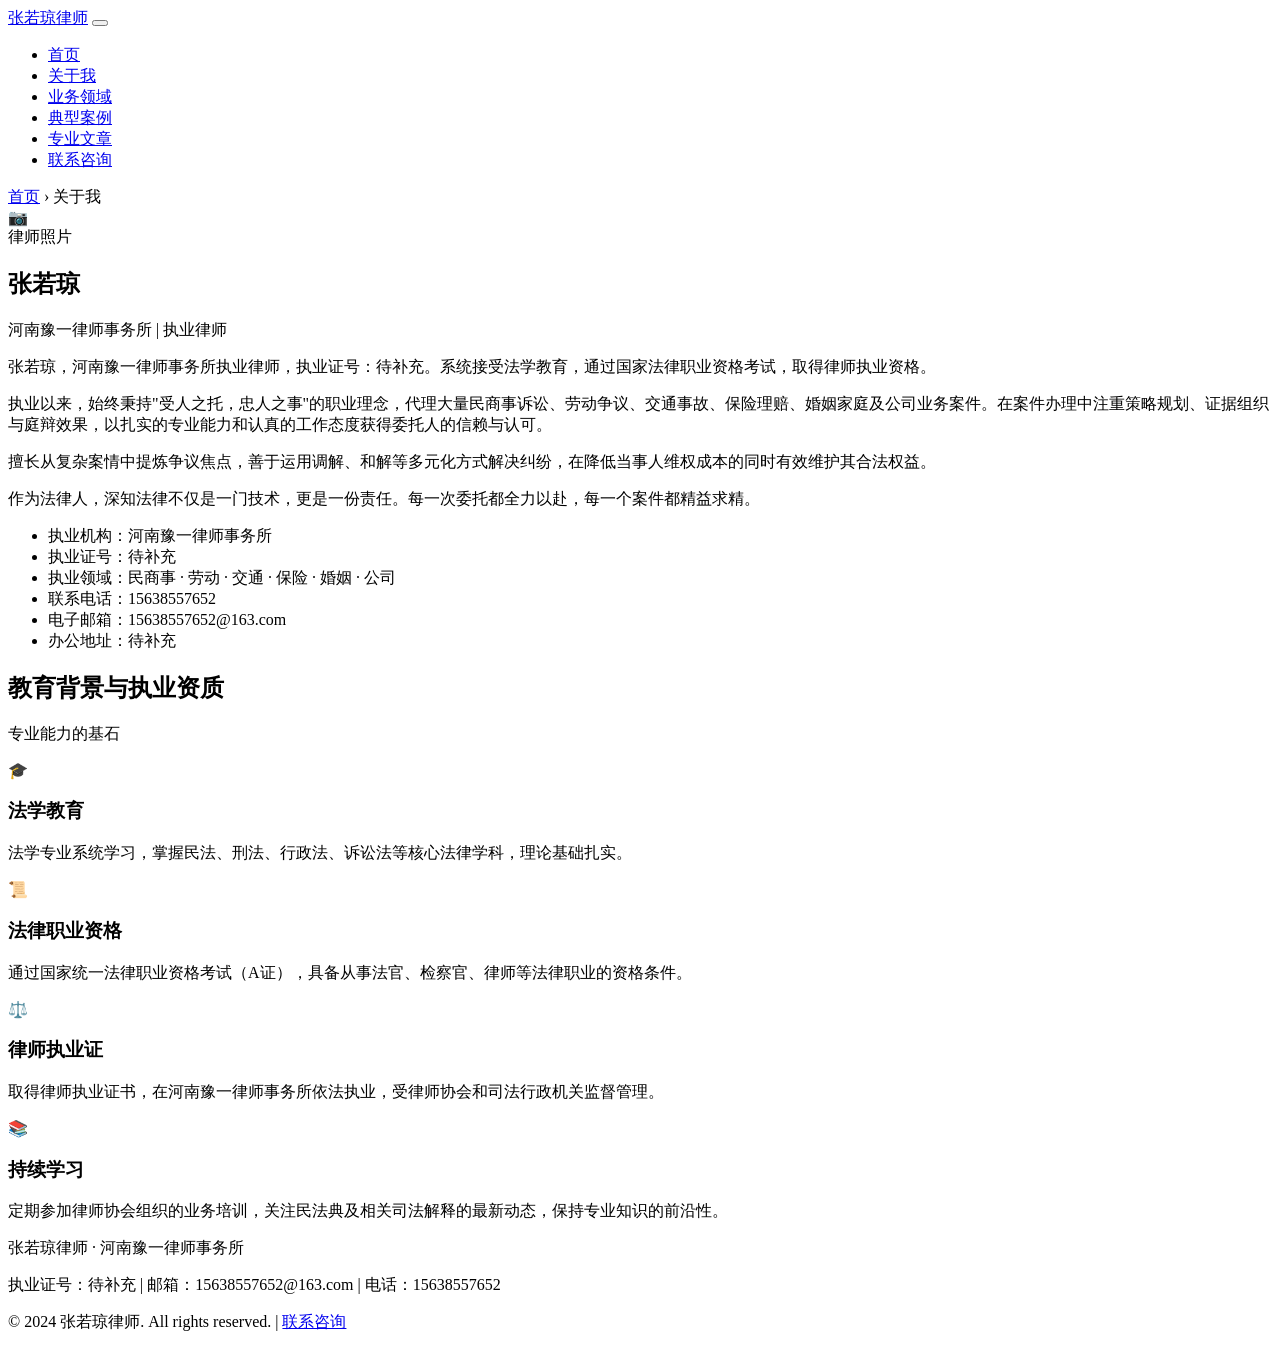
==== about.html @ 3d6b050d "Add about.html" ====
<!DOCTYPE html>
<html lang="zh-CN">
<head>
  <meta charset="UTF-8">
  <meta name="viewport" content="width=device-width, initial-scale=1.0">
  <meta name="description" content="张若琼律师个人简介 — 河南豫一律师事务所执业律师，专注民商事诉讼、劳动纠纷、交通事故、保险理赔、婚姻家庭、公司业务。">
  <title>关于我 — 张若琼律师 | 河南豫一律师事务所</title>
  <link rel="stylesheet" href="css/style.css">
  <link href="https://fonts.googleapis.com/css2?family=Noto+Sans+SC:wght@400;500;600;700&family=Noto+Serif+SC:wght@600;700&display=swap" rel="stylesheet">
</head>
<body>
  <header class="site-header">
    <div class="header-inner">
      <a href="index.html" class="logo">张若琼<span>律师</span></a>
      <button class="hamburger" aria-label="导航菜单">
        <span></span><span></span><span></span>
      </button>
      <nav>
        <ul class="nav-links">
          <li><a href="index.html">首页</a></li>
          <li><a href="about.html">关于我</a></li>
          <li><a href="practice-areas.html">业务领域</a></li>
          <li><a href="cases.html">典型案例</a></li>
          <li><a href="articles.html">专业文章</a></li>
          <li><a href="contact.html">联系咨询</a></li>
        </ul>
      </nav>
    </div>
  </header>

  <div class="breadcrumb">
    <div class="container">
      <a href="index.html">首页</a> <span>›</span> 关于我
    </div>
  </div>

  <section class="section">
    <div class="container">
      <div class="about-profile">
        <div class="about-photo">
          📷<br>律师照片
        </div>
        <div class="about-info">
          <h2>张若琼</h2>
          <div class="position">河南豫一律师事务所 | 执业律师</div>

          <div class="bio">
            <p>张若琼，河南豫一律师事务所执业律师，执业证号：待补充。系统接受法学教育，通过国家法律职业资格考试，取得律师执业资格。</p>
            <p>执业以来，始终秉持"受人之托，忠人之事"的职业理念，代理大量民商事诉讼、劳动争议、交通事故、保险理赔、婚姻家庭及公司业务案件。在案件办理中注重策略规划、证据组织与庭辩效果，以扎实的专业能力和认真的工作态度获得委托人的信赖与认可。</p>
            <p>擅长从复杂案情中提炼争议焦点，善于运用调解、和解等多元化方式解决纠纷，在降低当事人维权成本的同时有效维护其合法权益。</p>
            <p>作为法律人，深知法律不仅是一门技术，更是一份责任。每一次委托都全力以赴，每一个案件都精益求精。</p>
          </div>

          <ul class="about-meta">
            <li><span class="label">执业机构：</span>河南豫一律师事务所</li>
            <li><span class="label">执业证号：</span>待补充</li>
            <li><span class="label">执业领域：</span>民商事 · 劳动 · 交通 · 保险 · 婚姻 · 公司</li>
            <li><span class="label">联系电话：</span>15638557652</li>
            <li><span class="label">电子邮箱：</span>15638557652@163.com</li>
            <li><span class="label">办公地址：</span>待补充</li>
          </ul>
        </div>
      </div>
    </div>
  </section>

  <!-- Education & Qualifications -->
  <section class="section section-alt">
    <div class="container">
      <h2 class="section-title">教育背景与执业资质</h2>
      <p class="section-subtitle">专业能力的基石</p>
      <div class="features-grid">
        <div class="feature-card">
          <div class="icon">🎓</div>
          <h3>法学教育</h3>
          <p>法学专业系统学习，掌握民法、刑法、行政法、诉讼法等核心法律学科，理论基础扎实。</p>
        </div>
        <div class="feature-card">
          <div class="icon">📜</div>
          <h3>法律职业资格</h3>
          <p>通过国家统一法律职业资格考试（A证），具备从事法官、检察官、律师等法律职业的资格条件。</p>
        </div>
        <div class="feature-card">
          <div class="icon">⚖️</div>
          <h3>律师执业证</h3>
          <p>取得律师执业证书，在河南豫一律师事务所依法执业，受律师协会和司法行政机关监督管理。</p>
        </div>
        <div class="feature-card">
          <div class="icon">📚</div>
          <h3>持续学习</h3>
          <p>定期参加律师协会组织的业务培训，关注民法典及相关司法解释的最新动态，保持专业知识的前沿性。</p>
        </div>
      </div>
    </div>
  </section>

  <footer class="site-footer">
    <div class="container">
      <div class="footer-brand">张若琼律师 · 河南豫一律师事务所</div>
      <p>执业证号：待补充 | 邮箱：15638557652@163.com | 电话：15638557652</p>
      <p style="margin-top:4px;">© 2024 张若琼律师. All rights reserved. | <a href="contact.html">联系咨询</a></p>
    </div>
  </footer>

  <script src="js/main.js"></script>
</body>
</html>
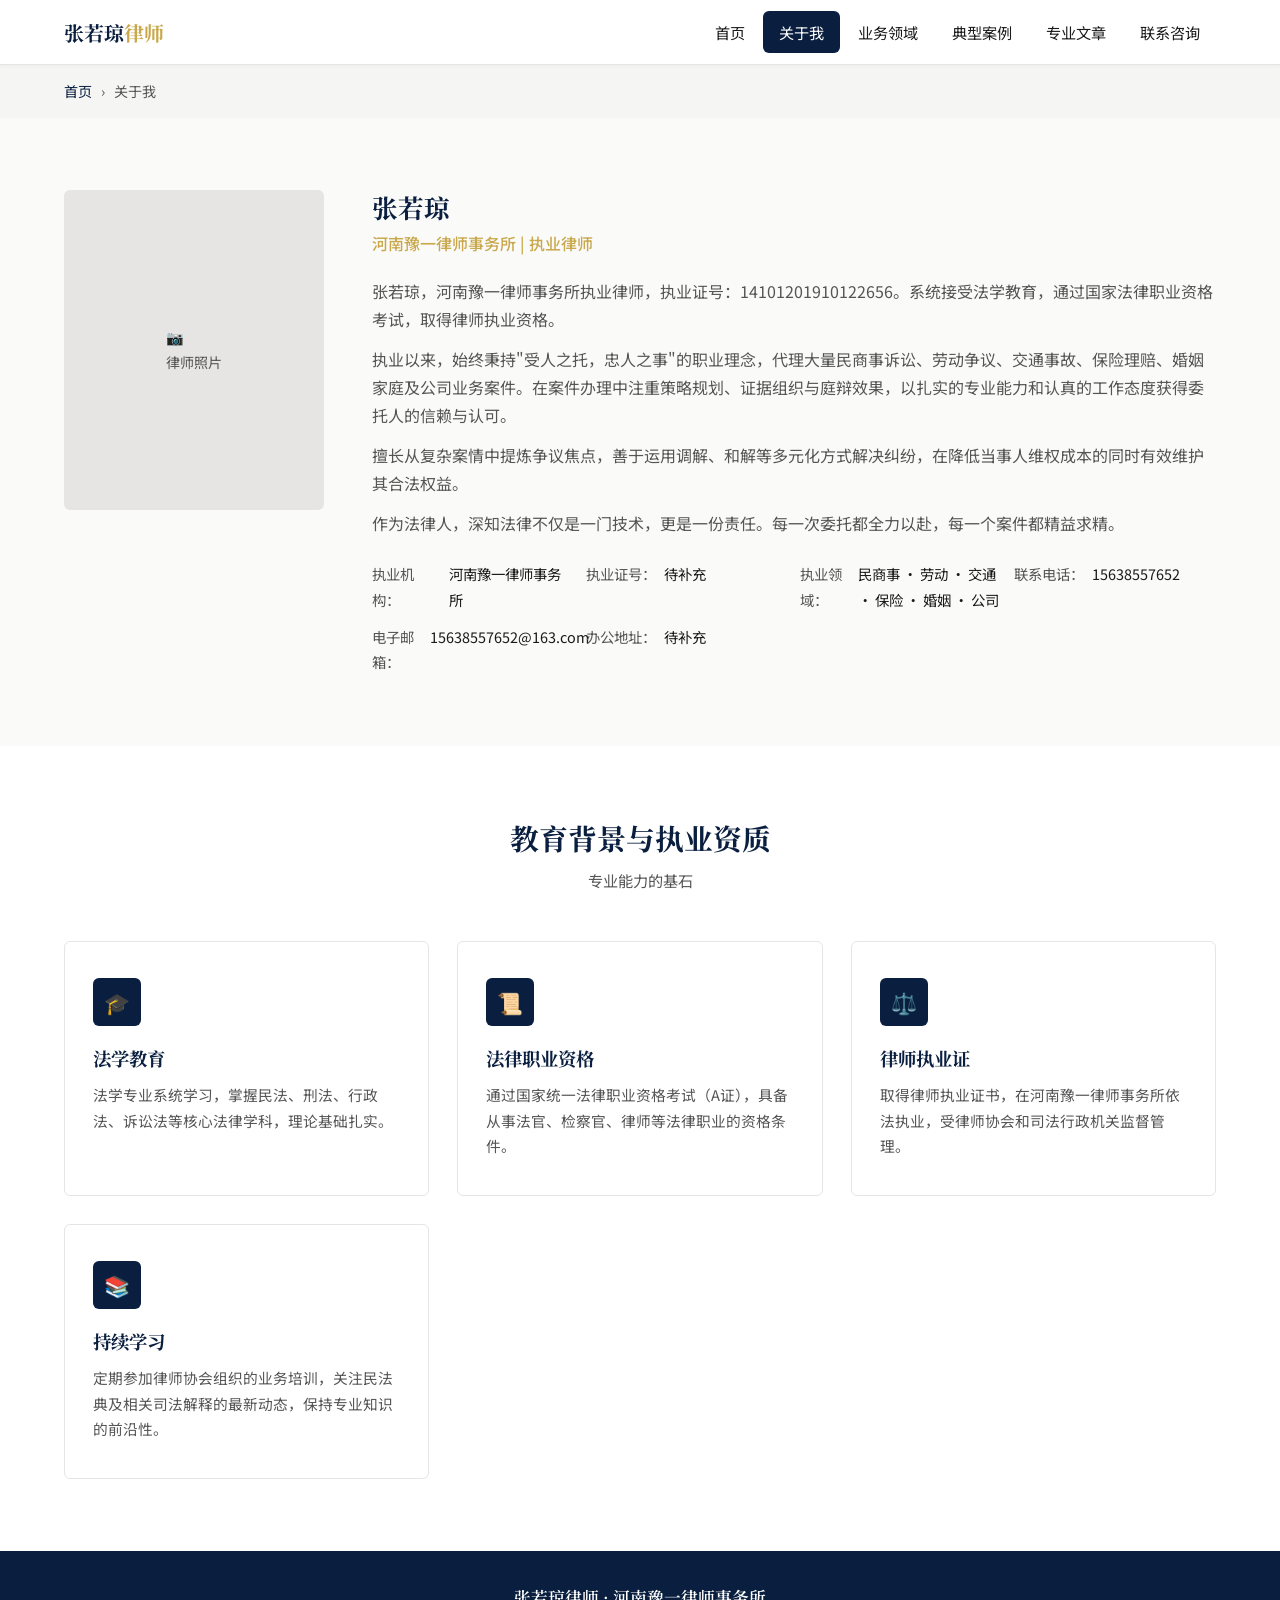
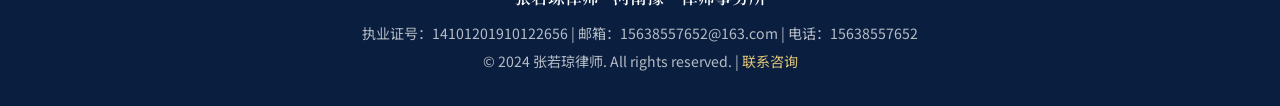
==== commit 271942c3: "Update license number and office address" ====
--- a/about.html
+++ b/about.html
@@ -45,7 +45,7 @@
           <div class="position">河南豫一律师事务所 | 执业律师</div>
 
           <div class="bio">
-            <p>张若琼，河南豫一律师事务所执业律师，执业证号：待补充。系统接受法学教育，通过国家法律职业资格考试，取得律师执业资格。</p>
+            <p>张若琼，河南豫一律师事务所执业律师，执业证号：14101201910122656。系统接受法学教育，通过国家法律职业资格考试，取得律师执业资格。</p>
             <p>执业以来，始终秉持"受人之托，忠人之事"的职业理念，代理大量民商事诉讼、劳动争议、交通事故、保险理赔、婚姻家庭及公司业务案件。在案件办理中注重策略规划、证据组织与庭辩效果，以扎实的专业能力和认真的工作态度获得委托人的信赖与认可。</p>
             <p>擅长从复杂案情中提炼争议焦点，善于运用调解、和解等多元化方式解决纠纷，在降低当事人维权成本的同时有效维护其合法权益。</p>
             <p>作为法律人，深知法律不仅是一门技术，更是一份责任。每一次委托都全力以赴，每一个案件都精益求精。</p>
@@ -97,7 +97,7 @@
   <footer class="site-footer">
     <div class="container">
       <div class="footer-brand">张若琼律师 · 河南豫一律师事务所</div>
-      <p>执业证号：待补充 | 邮箱：15638557652@163.com | 电话：15638557652</p>
+      <p>执业证号：14101201910122656 | 邮箱：15638557652@163.com | 电话：15638557652</p>
       <p style="margin-top:4px;">© 2024 张若琼律师. All rights reserved. | <a href="contact.html">联系咨询</a></p>
     </div>
   </footer>
--- a/css/style.css
+++ b/css/style.css
@@ -0,0 +1,545 @@
+/* ===== Lawyer Personal Website — Design System ===== */
+/* Deep blue + Gold, professional, responsive */
+
+:root {
+  --primary: #0a1f3f;
+  --primary-light: #0f2d5c;
+  --accent: #c9a84c;
+  --accent-light: #dfc278;
+  --text: #1a1a1a;
+  --text-light: #555;
+  --bg: #fafaf9;
+  --white: #ffffff;
+  --gray-100: #f5f5f4;
+  --gray-200: #e7e5e4;
+  --gray-300: #d6d3d1;
+  --font-heading: "Noto Serif SC", "STSong", "SimSun", "Songti SC", serif;
+  --font-body: "Noto Sans SC", "PingFang SC", "Microsoft YaHei", sans-serif;
+  --max-width: 1200px;
+  --radius: 6px;
+  --shadow: 0 2px 12px rgba(0,0,0,0.08);
+  --shadow-hover: 0 6px 24px rgba(0,0,0,0.12);
+}
+
+* { box-sizing: border-box; margin: 0; padding: 0; }
+
+html { font-size: 16px; scroll-behavior: smooth; }
+
+body {
+  font-family: var(--font-body);
+  color: var(--text);
+  background: var(--bg);
+  line-height: 1.75;
+  -webkit-font-smoothing: antialiased;
+}
+
+h1, h2, h3, h4 {
+  font-family: var(--font-heading);
+  color: var(--primary);
+  line-height: 1.4;
+}
+
+a { color: var(--primary); text-decoration: none; transition: color .2s; }
+a:hover { color: var(--accent); }
+
+img { max-width: 100%; height: auto; }
+
+.container { max-width: var(--max-width); margin: 0 auto; padding: 0 24px; }
+
+/* ===== Header & Navigation ===== */
+.site-header {
+  background: var(--white);
+  border-bottom: 1px solid var(--gray-200);
+  position: sticky;
+  top: 0;
+  z-index: 100;
+  box-shadow: 0 1px 4px rgba(0,0,0,0.04);
+}
+
+.header-inner {
+  display: flex;
+  align-items: center;
+  justify-content: space-between;
+  max-width: var(--max-width);
+  margin: 0 auto;
+  padding: 0 24px;
+  height: 64px;
+}
+
+.logo {
+  font-family: var(--font-heading);
+  font-size: 1.25rem;
+  font-weight: 700;
+  color: var(--primary);
+  white-space: nowrap;
+}
+.logo span { color: var(--accent); }
+
+.nav-links { display: flex; list-style: none; gap: 2px; }
+
+.nav-links a {
+  display: block;
+  padding: 8px 16px;
+  border-radius: var(--radius);
+  font-size: 0.95rem;
+  color: var(--text);
+  transition: all .2s;
+}
+.nav-links a:hover,
+.nav-links a.active {
+  background: var(--primary);
+  color: var(--white);
+}
+
+.hamburger {
+  display: none;
+  flex-direction: column;
+  gap: 5px;
+  cursor: pointer;
+  background: none;
+  border: none;
+  padding: 4px;
+}
+.hamburger span {
+  display: block;
+  width: 24px;
+  height: 2px;
+  background: var(--primary);
+  border-radius: 2px;
+  transition: all .3s;
+}
+
+/* ===== Hero (Home) ===== */
+.hero {
+  background: linear-gradient(135deg, var(--primary) 0%, var(--primary-light) 100%);
+  color: var(--white);
+  padding: 100px 0 80px;
+  text-align: center;
+  position: relative;
+  overflow: hidden;
+}
+.hero::after {
+  content: '';
+  position: absolute;
+  top: -50%;
+  right: -20%;
+  width: 600px;
+  height: 600px;
+  border-radius: 50%;
+  border: 1px solid rgba(255,255,255,0.06);
+  pointer-events: none;
+}
+.hero h1 {
+  font-size: 2.6rem;
+  color: var(--white);
+  margin-bottom: 16px;
+  position: relative;
+  z-index: 1;
+}
+.hero h1 span { color: var(--accent-light); }
+.hero .subtitle {
+  font-size: 1.15rem;
+  color: rgba(255,255,255,0.8);
+  margin-bottom: 12px;
+  position: relative;
+  z-index: 1;
+}
+.hero .tags {
+  display: flex;
+  flex-wrap: wrap;
+  justify-content: center;
+  gap: 10px;
+  margin: 28px 0 36px;
+  position: relative;
+  z-index: 1;
+}
+.hero .tags span {
+  background: rgba(255,255,255,0.12);
+  border: 1px solid rgba(255,255,255,0.2);
+  padding: 6px 18px;
+  border-radius: 20px;
+  font-size: 0.9rem;
+}
+.hero .cta {
+  display: inline-block;
+  background: var(--accent);
+  color: var(--primary);
+  padding: 14px 40px;
+  border-radius: var(--radius);
+  font-size: 1.05rem;
+  font-weight: 600;
+  position: relative;
+  z-index: 1;
+  transition: all .25s;
+}
+.hero .cta:hover {
+  background: var(--accent-light);
+  transform: translateY(-2px);
+  box-shadow: 0 4px 20px rgba(201,168,76,0.4);
+}
+
+/* ===== Section Common ===== */
+.section {
+  padding: 72px 0;
+}
+.section-title {
+  text-align: center;
+  font-size: 1.8rem;
+  margin-bottom: 8px;
+}
+.section-subtitle {
+  text-align: center;
+  color: var(--text-light);
+  margin-bottom: 48px;
+  font-size: 0.95rem;
+}
+.section-alt { background: var(--white); }
+
+/* ===== Features Grid ===== */
+.features-grid {
+  display: grid;
+  grid-template-columns: repeat(auto-fit, minmax(280px, 1fr));
+  gap: 28px;
+}
+
+.feature-card {
+  background: var(--white);
+  border: 1px solid var(--gray-200);
+  border-radius: var(--radius);
+  padding: 36px 28px;
+  transition: all .25s;
+}
+.feature-card:hover {
+  box-shadow: var(--shadow-hover);
+  border-color: var(--accent);
+}
+.feature-card .icon {
+  width: 48px;
+  height: 48px;
+  border-radius: var(--radius);
+  background: var(--primary);
+  color: var(--white);
+  display: flex;
+  align-items: center;
+  justify-content: center;
+  font-size: 1.3rem;
+  margin-bottom: 20px;
+}
+.feature-card h3 {
+  font-size: 1.15rem;
+  margin-bottom: 10px;
+}
+.feature-card p {
+  color: var(--text-light);
+  font-size: 0.92rem;
+}
+
+/* ===== Practice Areas ===== */
+.practice-list {
+  display: grid;
+  grid-template-columns: repeat(auto-fit, minmax(320px, 1fr));
+  gap: 24px;
+}
+
+.practice-item {
+  background: var(--white);
+  border-left: 4px solid var(--accent);
+  border-radius: 0 var(--radius) var(--radius) 0;
+  padding: 28px;
+  box-shadow: var(--shadow);
+  transition: all .25s;
+}
+.practice-item:hover {
+  transform: translateX(4px);
+  box-shadow: var(--shadow-hover);
+}
+.practice-item h3 {
+  font-size: 1.1rem;
+  margin-bottom: 8px;
+  color: var(--primary);
+}
+.practice-item p {
+  color: var(--text-light);
+  font-size: 0.9rem;
+}
+
+/* ===== Cases Table ===== */
+.cases-table {
+  width: 100%;
+  background: var(--white);
+  border-radius: var(--radius);
+  overflow: hidden;
+  box-shadow: var(--shadow);
+  border-collapse: collapse;
+}
+.cases-table thead {
+  background: var(--primary);
+  color: var(--white);
+}
+.cases-table th {
+  padding: 14px 20px;
+  text-align: left;
+  font-weight: 500;
+  font-size: 0.92rem;
+}
+.cases-table td {
+  padding: 14px 20px;
+  border-bottom: 1px solid var(--gray-200);
+  font-size: 0.92rem;
+}
+.cases-table tr:last-child td { border-bottom: none; }
+.cases-table .result-win {
+  color: #16a34a;
+  font-weight: 600;
+}
+.cases-table .result-settle {
+  color: var(--accent);
+  font-weight: 600;
+}
+
+/* ===== Articles ===== */
+.articles-grid {
+  display: grid;
+  grid-template-columns: repeat(auto-fit, minmax(340px, 1fr));
+  gap: 28px;
+}
+
+.article-card {
+  background: var(--white);
+  border-radius: var(--radius);
+  overflow: hidden;
+  box-shadow: var(--shadow);
+  transition: all .25s;
+}
+.article-card:hover { box-shadow: var(--shadow-hover); }
+.article-card .article-body { padding: 24px; }
+.article-card .article-date {
+  font-size: 0.82rem;
+  color: var(--text-light);
+  margin-bottom: 8px;
+}
+.article-card h3 {
+  font-size: 1.08rem;
+  margin-bottom: 8px;
+}
+.article-card h3 a { color: var(--primary); }
+.article-card h3 a:hover { color: var(--accent); }
+.article-card .article-excerpt {
+  font-size: 0.9rem;
+  color: var(--text-light);
+  display: -webkit-box;
+  -webkit-line-clamp: 3;
+  -webkit-box-orient: vertical;
+  overflow: hidden;
+}
+.article-card .article-tag {
+  display: inline-block;
+  background: var(--gray-100);
+  color: var(--text-light);
+  padding: 2px 10px;
+  border-radius: 12px;
+  font-size: 0.8rem;
+  margin-top: 12px;
+}
+
+/* ===== About Page ===== */
+.about-profile {
+  display: flex;
+  gap: 48px;
+  align-items: flex-start;
+}
+.about-photo {
+  flex-shrink: 0;
+  width: 260px;
+  height: 320px;
+  border-radius: var(--radius);
+  background: var(--gray-200);
+  display: flex;
+  align-items: center;
+  justify-content: center;
+  color: var(--text-light);
+  font-size: 0.88rem;
+  overflow: hidden;
+}
+.about-info h2 {
+  font-size: 1.6rem;
+  margin-bottom: 4px;
+}
+.about-info .position {
+  color: var(--accent);
+  font-weight: 500;
+  margin-bottom: 20px;
+}
+.about-info .bio { margin-bottom: 24px; }
+.about-info .bio p { margin-bottom: 12px; color: var(--text-light); }
+.about-meta {
+  list-style: none;
+  display: grid;
+  grid-template-columns: repeat(auto-fit, minmax(200px, 1fr));
+  gap: 12px;
+}
+.about-meta li {
+  display: flex;
+  gap: 8px;
+  font-size: 0.9rem;
+}
+.about-meta li .label { color: var(--text-light); min-width: 50px; }
+
+/* ===== Contact ===== */
+.contact-grid {
+  display: grid;
+  grid-template-columns: 1fr 1fr;
+  gap: 48px;
+}
+.contact-info h3 {
+  font-size: 1.3rem;
+  margin-bottom: 20px;
+}
+.contact-item {
+  display: flex;
+  align-items: center;
+  gap: 14px;
+  margin-bottom: 18px;
+  font-size: 0.95rem;
+}
+.contact-item .icon-box {
+  width: 44px;
+  height: 44px;
+  background: var(--primary);
+  border-radius: var(--radius);
+  display: flex;
+  align-items: center;
+  justify-content: center;
+  color: var(--white);
+  font-size: 1.1rem;
+  flex-shrink: 0;
+}
+.qr-box {
+  background: var(--gray-100);
+  border-radius: var(--radius);
+  width: 200px;
+  height: 200px;
+  display: flex;
+  align-items: center;
+  justify-content: center;
+  color: var(--text-light);
+  font-size: 0.85rem;
+  margin-top: 12px;
+}
+
+.contact-form {
+  background: var(--white);
+  padding: 36px;
+  border-radius: var(--radius);
+  box-shadow: var(--shadow);
+}
+.contact-form h3 {
+  font-size: 1.2rem;
+  margin-bottom: 24px;
+}
+.form-group { margin-bottom: 18px; }
+.form-group label {
+  display: block;
+  font-size: 0.9rem;
+  margin-bottom: 6px;
+  color: var(--text);
+}
+.form-group input,
+.form-group select,
+.form-group textarea {
+  width: 100%;
+  padding: 10px 14px;
+  border: 1px solid var(--gray-300);
+  border-radius: var(--radius);
+  font-size: 0.95rem;
+  font-family: var(--font-body);
+  transition: border .2s;
+}
+.form-group input:focus,
+.form-group select:focus,
+.form-group textarea:focus {
+  outline: none;
+  border-color: var(--accent);
+  box-shadow: 0 0 0 3px rgba(201,168,76,0.15);
+}
+.form-group textarea { resize: vertical; min-height: 120px; }
+
+.btn-submit {
+  width: 100%;
+  padding: 12px;
+  background: var(--primary);
+  color: var(--white);
+  border: none;
+  border-radius: var(--radius);
+  font-size: 1rem;
+  font-weight: 600;
+  cursor: pointer;
+  transition: all .2s;
+}
+.btn-submit:hover { background: var(--primary-light); }
+
+/* ===== Footer ===== */
+.site-footer {
+  background: var(--primary);
+  color: rgba(255,255,255,0.7);
+  padding: 32px 0;
+  text-align: center;
+  font-size: 0.88rem;
+}
+.site-footer .footer-brand {
+  color: var(--white);
+  font-family: var(--font-heading);
+  font-size: 1.05rem;
+  margin-bottom: 8px;
+  font-weight: 600;
+}
+.site-footer a { color: var(--accent-light); }
+
+/* ===== Breadcrumb ===== */
+.breadcrumb {
+  background: var(--gray-100);
+  padding: 14px 0;
+  font-size: 0.88rem;
+  color: var(--text-light);
+}
+.breadcrumb a { color: var(--primary); }
+.breadcrumb span { margin: 0 6px; }
+
+/* ===== Responsive ===== */
+@media (max-width: 768px) {
+  .hero { padding: 64px 0 48px; }
+  .hero h1 { font-size: 1.75rem; }
+  .hero .tags { gap: 8px; }
+  .hero .tags span { font-size: 0.8rem; padding: 4px 12px; }
+
+  .nav-links {
+    display: none;
+    flex-direction: column;
+    position: absolute;
+    top: 64px;
+    left: 0;
+    right: 0;
+    background: var(--white);
+    border-bottom: 2px solid var(--gray-200);
+    padding: 12px 0;
+  }
+  .nav-links.open { display: flex; }
+  .hamburger { display: flex; }
+
+  .about-profile { flex-direction: column; align-items: center; text-align: center; }
+  .about-photo { width: 200px; height: 250px; }
+
+  .contact-grid { grid-template-columns: 1fr; }
+
+  .cases-table { display: block; overflow-x: auto; }
+
+  .section { padding: 48px 0; }
+  .section-title { font-size: 1.4rem; }
+}
+
+@media (max-width: 480px) {
+  .hero h1 { font-size: 1.5rem; }
+  .features-grid,
+  .practice-list,
+  .articles-grid { grid-template-columns: 1fr; }
+}
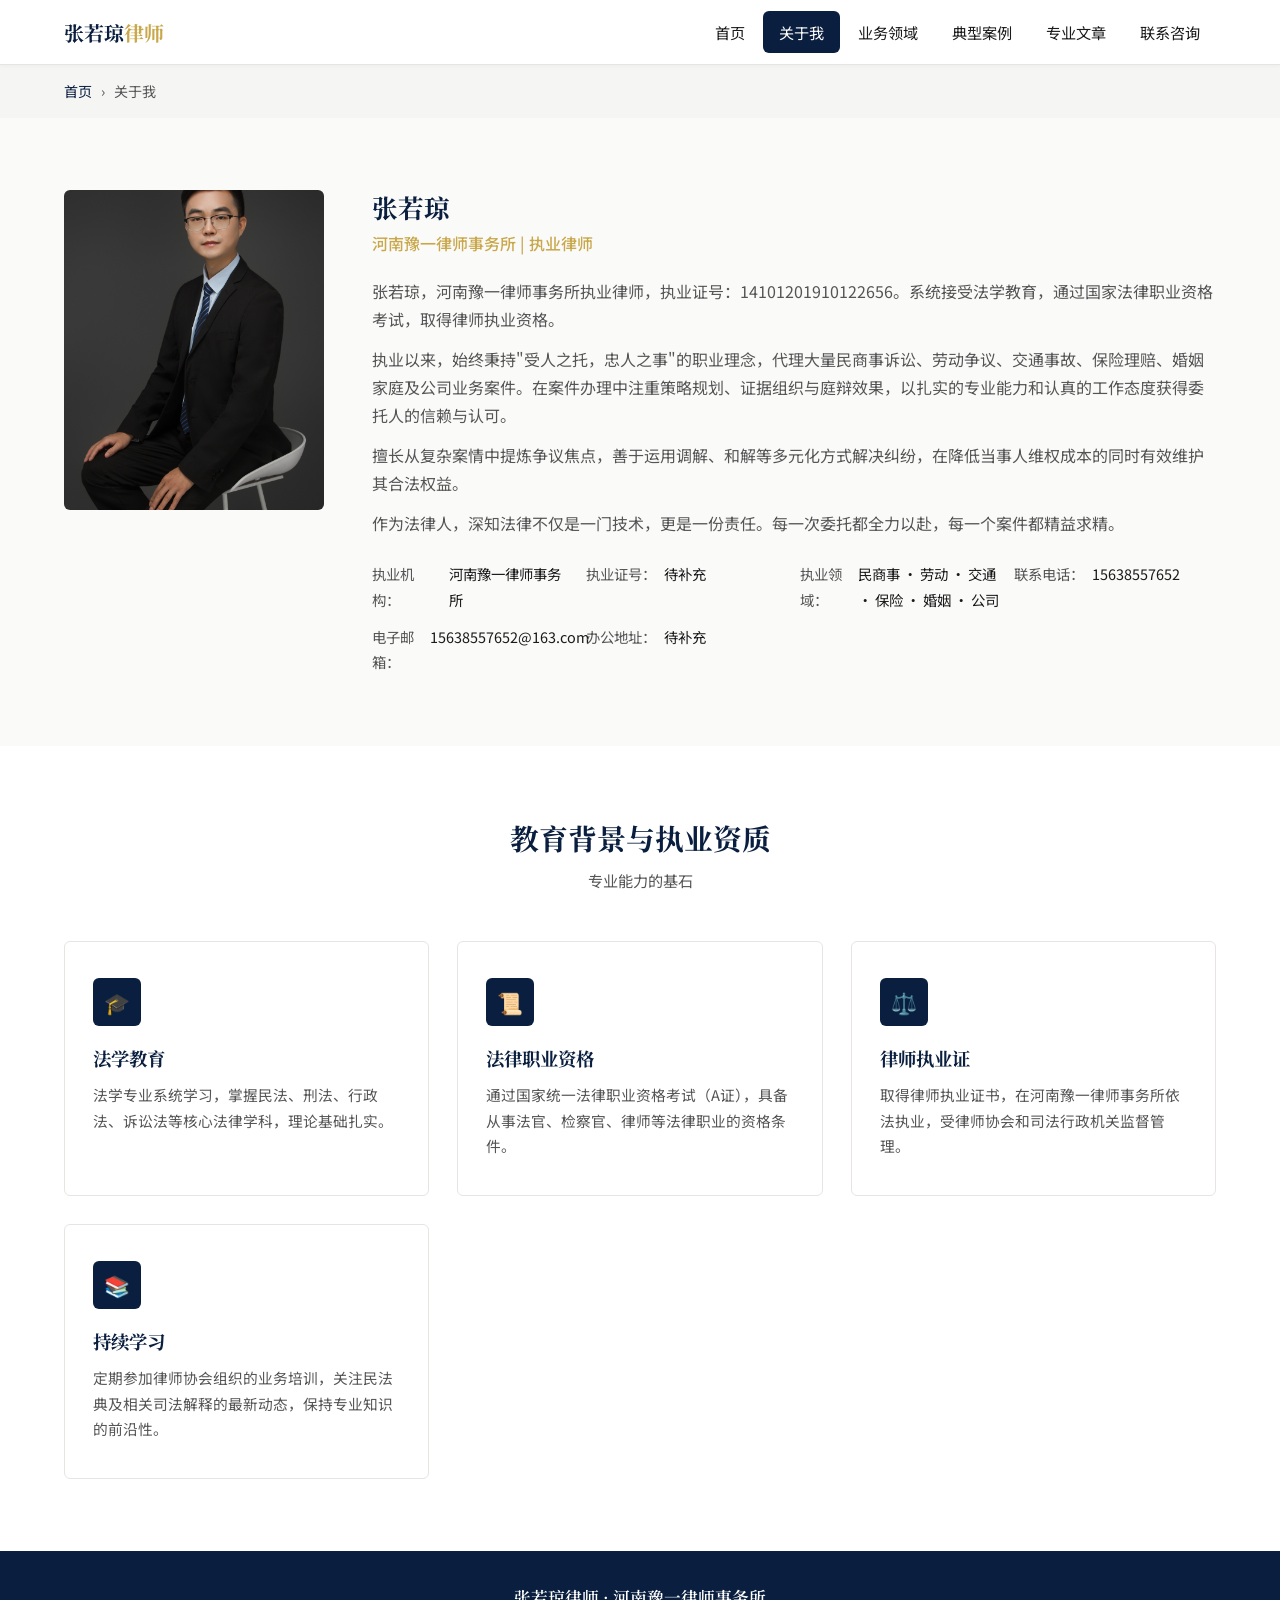
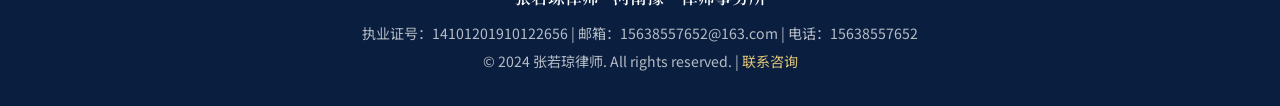
==== commit 84bbf5ba: "Add profile photo and WeChat QR code" ====
--- a/about.html
+++ b/about.html
@@ -37,8 +37,8 @@
   <section class="section">
     <div class="container">
       <div class="about-profile">
-        <div class="about-photo">
-          📷<br>律师照片
+        <div class="about-photo" style="background:none;">
+          <img src="images/photo.jpg" alt="张若琼律师" style="width:100%;height:100%;object-fit:cover;">
         </div>
         <div class="about-info">
           <h2>张若琼</h2>
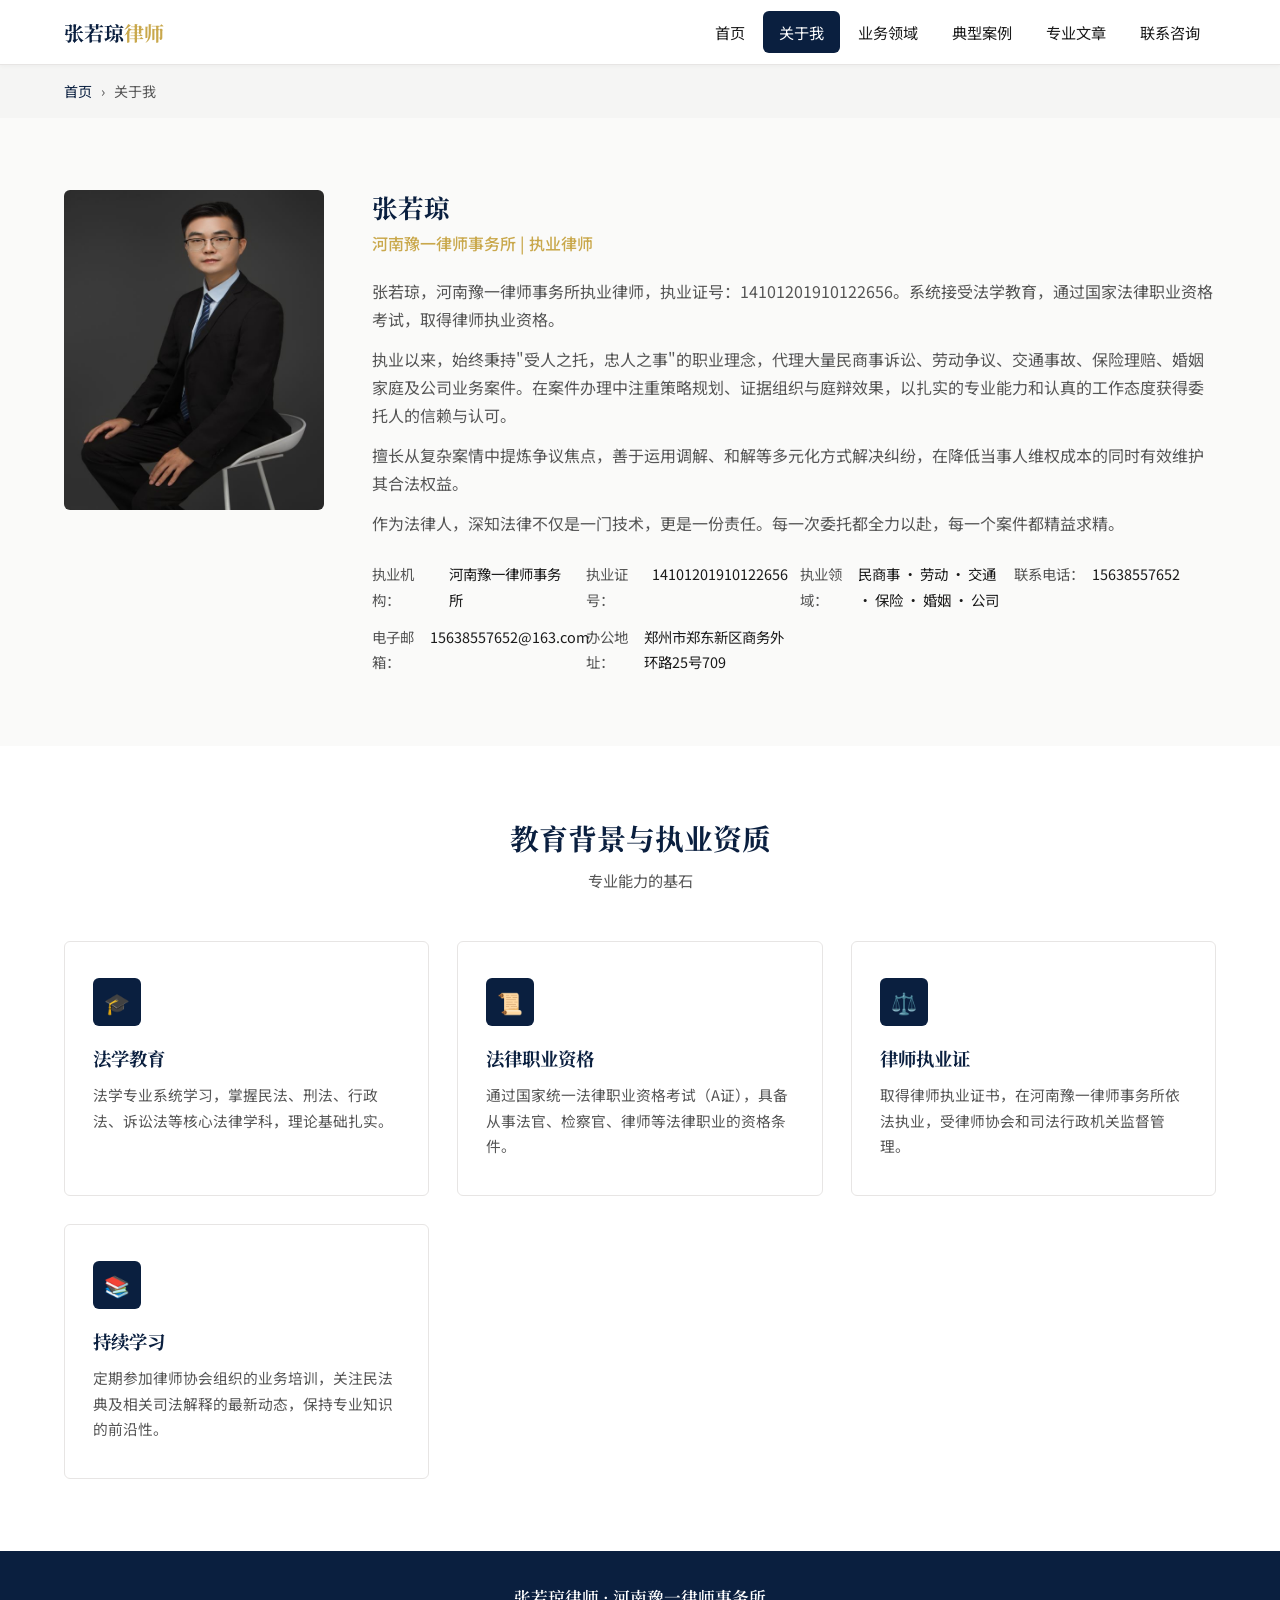
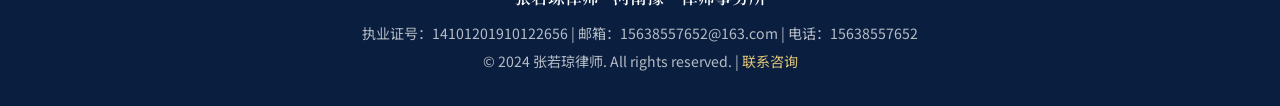
==== commit 68e3b168: "Add profile photo and WeChat QR code" ====
--- a/about.html
+++ b/about.html
@@ -1,107 +1,107 @@
-<!DOCTYPE html>
-<html lang="zh-CN">
-<head>
-  <meta charset="UTF-8">
-  <meta name="viewport" content="width=device-width, initial-scale=1.0">
-  <meta name="description" content="张若琼律师个人简介 — 河南豫一律师事务所执业律师，专注民商事诉讼、劳动纠纷、交通事故、保险理赔、婚姻家庭、公司业务。">
-  <title>关于我 — 张若琼律师 | 河南豫一律师事务所</title>
-  <link rel="stylesheet" href="css/style.css">
-  <link href="https://fonts.googleapis.com/css2?family=Noto+Sans+SC:wght@400;500;600;700&family=Noto+Serif+SC:wght@600;700&display=swap" rel="stylesheet">
-</head>
-<body>
-  <header class="site-header">
-    <div class="header-inner">
-      <a href="index.html" class="logo">张若琼<span>律师</span></a>
-      <button class="hamburger" aria-label="导航菜单">
-        <span></span><span></span><span></span>
-      </button>
-      <nav>
-        <ul class="nav-links">
-          <li><a href="index.html">首页</a></li>
-          <li><a href="about.html">关于我</a></li>
-          <li><a href="practice-areas.html">业务领域</a></li>
-          <li><a href="cases.html">典型案例</a></li>
-          <li><a href="articles.html">专业文章</a></li>
-          <li><a href="contact.html">联系咨询</a></li>
-        </ul>
-      </nav>
-    </div>
-  </header>
-
-  <div class="breadcrumb">
-    <div class="container">
-      <a href="index.html">首页</a> <span>›</span> 关于我
-    </div>
-  </div>
-
-  <section class="section">
-    <div class="container">
-      <div class="about-profile">
-        <div class="about-photo" style="background:none;">
-          <img src="images/photo.jpg" alt="张若琼律师" style="width:100%;height:100%;object-fit:cover;">
-        </div>
-        <div class="about-info">
-          <h2>张若琼</h2>
-          <div class="position">河南豫一律师事务所 | 执业律师</div>
-
-          <div class="bio">
-            <p>张若琼，河南豫一律师事务所执业律师，执业证号：14101201910122656。系统接受法学教育，通过国家法律职业资格考试，取得律师执业资格。</p>
-            <p>执业以来，始终秉持"受人之托，忠人之事"的职业理念，代理大量民商事诉讼、劳动争议、交通事故、保险理赔、婚姻家庭及公司业务案件。在案件办理中注重策略规划、证据组织与庭辩效果，以扎实的专业能力和认真的工作态度获得委托人的信赖与认可。</p>
-            <p>擅长从复杂案情中提炼争议焦点，善于运用调解、和解等多元化方式解决纠纷，在降低当事人维权成本的同时有效维护其合法权益。</p>
-            <p>作为法律人，深知法律不仅是一门技术，更是一份责任。每一次委托都全力以赴，每一个案件都精益求精。</p>
-          </div>
-
-          <ul class="about-meta">
-            <li><span class="label">执业机构：</span>河南豫一律师事务所</li>
-            <li><span class="label">执业证号：</span>待补充</li>
-            <li><span class="label">执业领域：</span>民商事 · 劳动 · 交通 · 保险 · 婚姻 · 公司</li>
-            <li><span class="label">联系电话：</span>15638557652</li>
-            <li><span class="label">电子邮箱：</span>15638557652@163.com</li>
-            <li><span class="label">办公地址：</span>待补充</li>
-          </ul>
-        </div>
-      </div>
-    </div>
-  </section>
-
-  <!-- Education & Qualifications -->
-  <section class="section section-alt">
-    <div class="container">
-      <h2 class="section-title">教育背景与执业资质</h2>
-      <p class="section-subtitle">专业能力的基石</p>
-      <div class="features-grid">
-        <div class="feature-card">
-          <div class="icon">🎓</div>
-          <h3>法学教育</h3>
-          <p>法学专业系统学习，掌握民法、刑法、行政法、诉讼法等核心法律学科，理论基础扎实。</p>
-        </div>
-        <div class="feature-card">
-          <div class="icon">📜</div>
-          <h3>法律职业资格</h3>
-          <p>通过国家统一法律职业资格考试（A证），具备从事法官、检察官、律师等法律职业的资格条件。</p>
-        </div>
-        <div class="feature-card">
-          <div class="icon">⚖️</div>
-          <h3>律师执业证</h3>
-          <p>取得律师执业证书，在河南豫一律师事务所依法执业，受律师协会和司法行政机关监督管理。</p>
-        </div>
-        <div class="feature-card">
-          <div class="icon">📚</div>
-          <h3>持续学习</h3>
-          <p>定期参加律师协会组织的业务培训，关注民法典及相关司法解释的最新动态，保持专业知识的前沿性。</p>
-        </div>
-      </div>
-    </div>
-  </section>
-
-  <footer class="site-footer">
-    <div class="container">
-      <div class="footer-brand">张若琼律师 · 河南豫一律师事务所</div>
-      <p>执业证号：14101201910122656 | 邮箱：15638557652@163.com | 电话：15638557652</p>
-      <p style="margin-top:4px;">© 2024 张若琼律师. All rights reserved. | <a href="contact.html">联系咨询</a></p>
-    </div>
-  </footer>
-
-  <script src="js/main.js"></script>
-</body>
-</html>
+<!DOCTYPE html>
+<html lang="zh-CN">
+<head>
+  <meta charset="UTF-8">
+  <meta name="viewport" content="width=device-width, initial-scale=1.0">
+  <meta name="description" content="张若琼律师个人简介 — 河南豫一律师事务所执业律师，专注民商事诉讼、劳动纠纷、交通事故、保险理赔、婚姻家庭、公司业务。">
+  <title>关于我 — 张若琼律师 | 河南豫一律师事务所</title>
+  <link rel="stylesheet" href="css/style.css">
+  <link href="https://fonts.googleapis.com/css2?family=Noto+Sans+SC:wght@400;500;600;700&family=Noto+Serif+SC:wght@600;700&display=swap" rel="stylesheet">
+</head>
+<body>
+  <header class="site-header">
+    <div class="header-inner">
+      <a href="index.html" class="logo">张若琼<span>律师</span></a>
+      <button class="hamburger" aria-label="导航菜单">
+        <span></span><span></span><span></span>
+      </button>
+      <nav>
+        <ul class="nav-links">
+          <li><a href="index.html">首页</a></li>
+          <li><a href="about.html">关于我</a></li>
+          <li><a href="practice-areas.html">业务领域</a></li>
+          <li><a href="cases.html">典型案例</a></li>
+          <li><a href="articles.html">专业文章</a></li>
+          <li><a href="contact.html">联系咨询</a></li>
+        </ul>
+      </nav>
+    </div>
+  </header>
+
+  <div class="breadcrumb">
+    <div class="container">
+      <a href="index.html">首页</a> <span>›</span> 关于我
+    </div>
+  </div>
+
+  <section class="section">
+    <div class="container">
+      <div class="about-profile">
+        <div class="about-photo" style="background:none;">
+          <img src="images/photo.jpg" alt="张若琼律师" style="width:100%;height:100%;object-fit:cover;">
+        </div>
+        <div class="about-info">
+          <h2>张若琼</h2>
+          <div class="position">河南豫一律师事务所 | 执业律师</div>
+
+          <div class="bio">
+            <p>张若琼，河南豫一律师事务所执业律师，执业证号：14101201910122656。系统接受法学教育，通过国家法律职业资格考试，取得律师执业资格。</p>
+            <p>执业以来，始终秉持"受人之托，忠人之事"的职业理念，代理大量民商事诉讼、劳动争议、交通事故、保险理赔、婚姻家庭及公司业务案件。在案件办理中注重策略规划、证据组织与庭辩效果，以扎实的专业能力和认真的工作态度获得委托人的信赖与认可。</p>
+            <p>擅长从复杂案情中提炼争议焦点，善于运用调解、和解等多元化方式解决纠纷，在降低当事人维权成本的同时有效维护其合法权益。</p>
+            <p>作为法律人，深知法律不仅是一门技术，更是一份责任。每一次委托都全力以赴，每一个案件都精益求精。</p>
+          </div>
+
+          <ul class="about-meta">
+            <li><span class="label">执业机构：</span>河南豫一律师事务所</li>
+            <li><span class="label">执业证号：</span>14101201910122656</li>
+            <li><span class="label">执业领域：</span>民商事 · 劳动 · 交通 · 保险 · 婚姻 · 公司</li>
+            <li><span class="label">联系电话：</span>15638557652</li>
+            <li><span class="label">电子邮箱：</span>15638557652@163.com</li>
+            <li><span class="label">办公地址：</span>郑州市郑东新区商务外环路25号709</li>
+          </ul>
+        </div>
+      </div>
+    </div>
+  </section>
+
+  <!-- Education & Qualifications -->
+  <section class="section section-alt">
+    <div class="container">
+      <h2 class="section-title">教育背景与执业资质</h2>
+      <p class="section-subtitle">专业能力的基石</p>
+      <div class="features-grid">
+        <div class="feature-card">
+          <div class="icon">🎓</div>
+          <h3>法学教育</h3>
+          <p>法学专业系统学习，掌握民法、刑法、行政法、诉讼法等核心法律学科，理论基础扎实。</p>
+        </div>
+        <div class="feature-card">
+          <div class="icon">📜</div>
+          <h3>法律职业资格</h3>
+          <p>通过国家统一法律职业资格考试（A证），具备从事法官、检察官、律师等法律职业的资格条件。</p>
+        </div>
+        <div class="feature-card">
+          <div class="icon">⚖️</div>
+          <h3>律师执业证</h3>
+          <p>取得律师执业证书，在河南豫一律师事务所依法执业，受律师协会和司法行政机关监督管理。</p>
+        </div>
+        <div class="feature-card">
+          <div class="icon">📚</div>
+          <h3>持续学习</h3>
+          <p>定期参加律师协会组织的业务培训，关注民法典及相关司法解释的最新动态，保持专业知识的前沿性。</p>
+        </div>
+      </div>
+    </div>
+  </section>
+
+  <footer class="site-footer">
+    <div class="container">
+      <div class="footer-brand">张若琼律师 · 河南豫一律师事务所</div>
+      <p>执业证号：14101201910122656 | 邮箱：15638557652@163.com | 电话：15638557652</p>
+      <p style="margin-top:4px;">© 2024 张若琼律师. All rights reserved. | <a href="contact.html">联系咨询</a></p>
+    </div>
+  </footer>
+
+  <script src="js/main.js"></script>
+</body>
+</html>
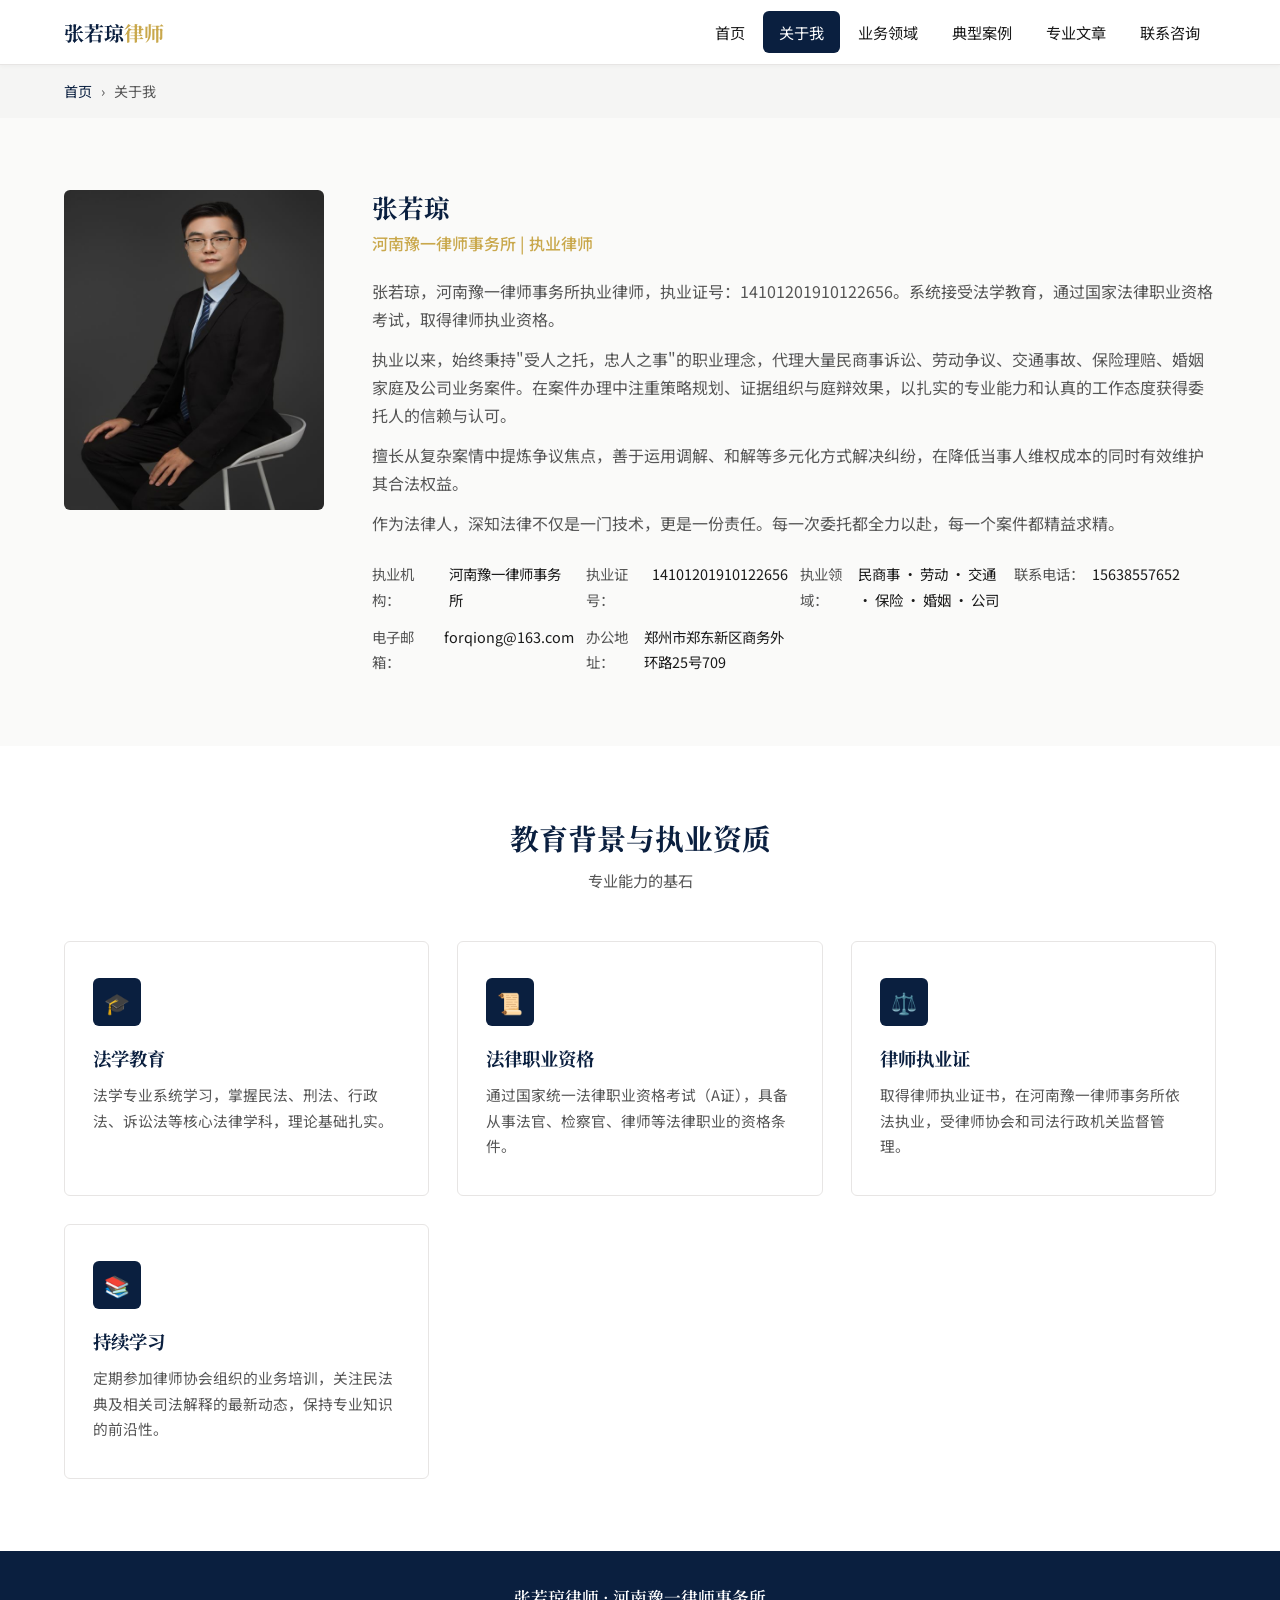
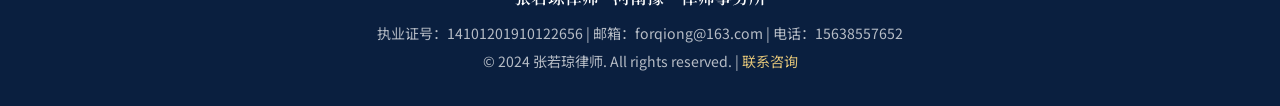
==== commit 51b786f6: "邮箱更新为 forqiong@163.com" ====
--- a/about.html
+++ b/about.html
@@ -56,7 +56,7 @@
             <li><span class="label">执业证号：</span>14101201910122656</li>
             <li><span class="label">执业领域：</span>民商事 · 劳动 · 交通 · 保险 · 婚姻 · 公司</li>
             <li><span class="label">联系电话：</span>15638557652</li>
-            <li><span class="label">电子邮箱：</span>15638557652@163.com</li>
+            <li><span class="label">电子邮箱：</span>forqiong@163.com</li>
             <li><span class="label">办公地址：</span>郑州市郑东新区商务外环路25号709</li>
           </ul>
         </div>
@@ -97,7 +97,7 @@
   <footer class="site-footer">
     <div class="container">
       <div class="footer-brand">张若琼律师 · 河南豫一律师事务所</div>
-      <p>执业证号：14101201910122656 | 邮箱：15638557652@163.com | 电话：15638557652</p>
+      <p>执业证号：14101201910122656 | 邮箱：forqiong@163.com | 电话：15638557652</p>
       <p style="margin-top:4px;">© 2024 张若琼律师. All rights reserved. | <a href="contact.html">联系咨询</a></p>
     </div>
   </footer>
